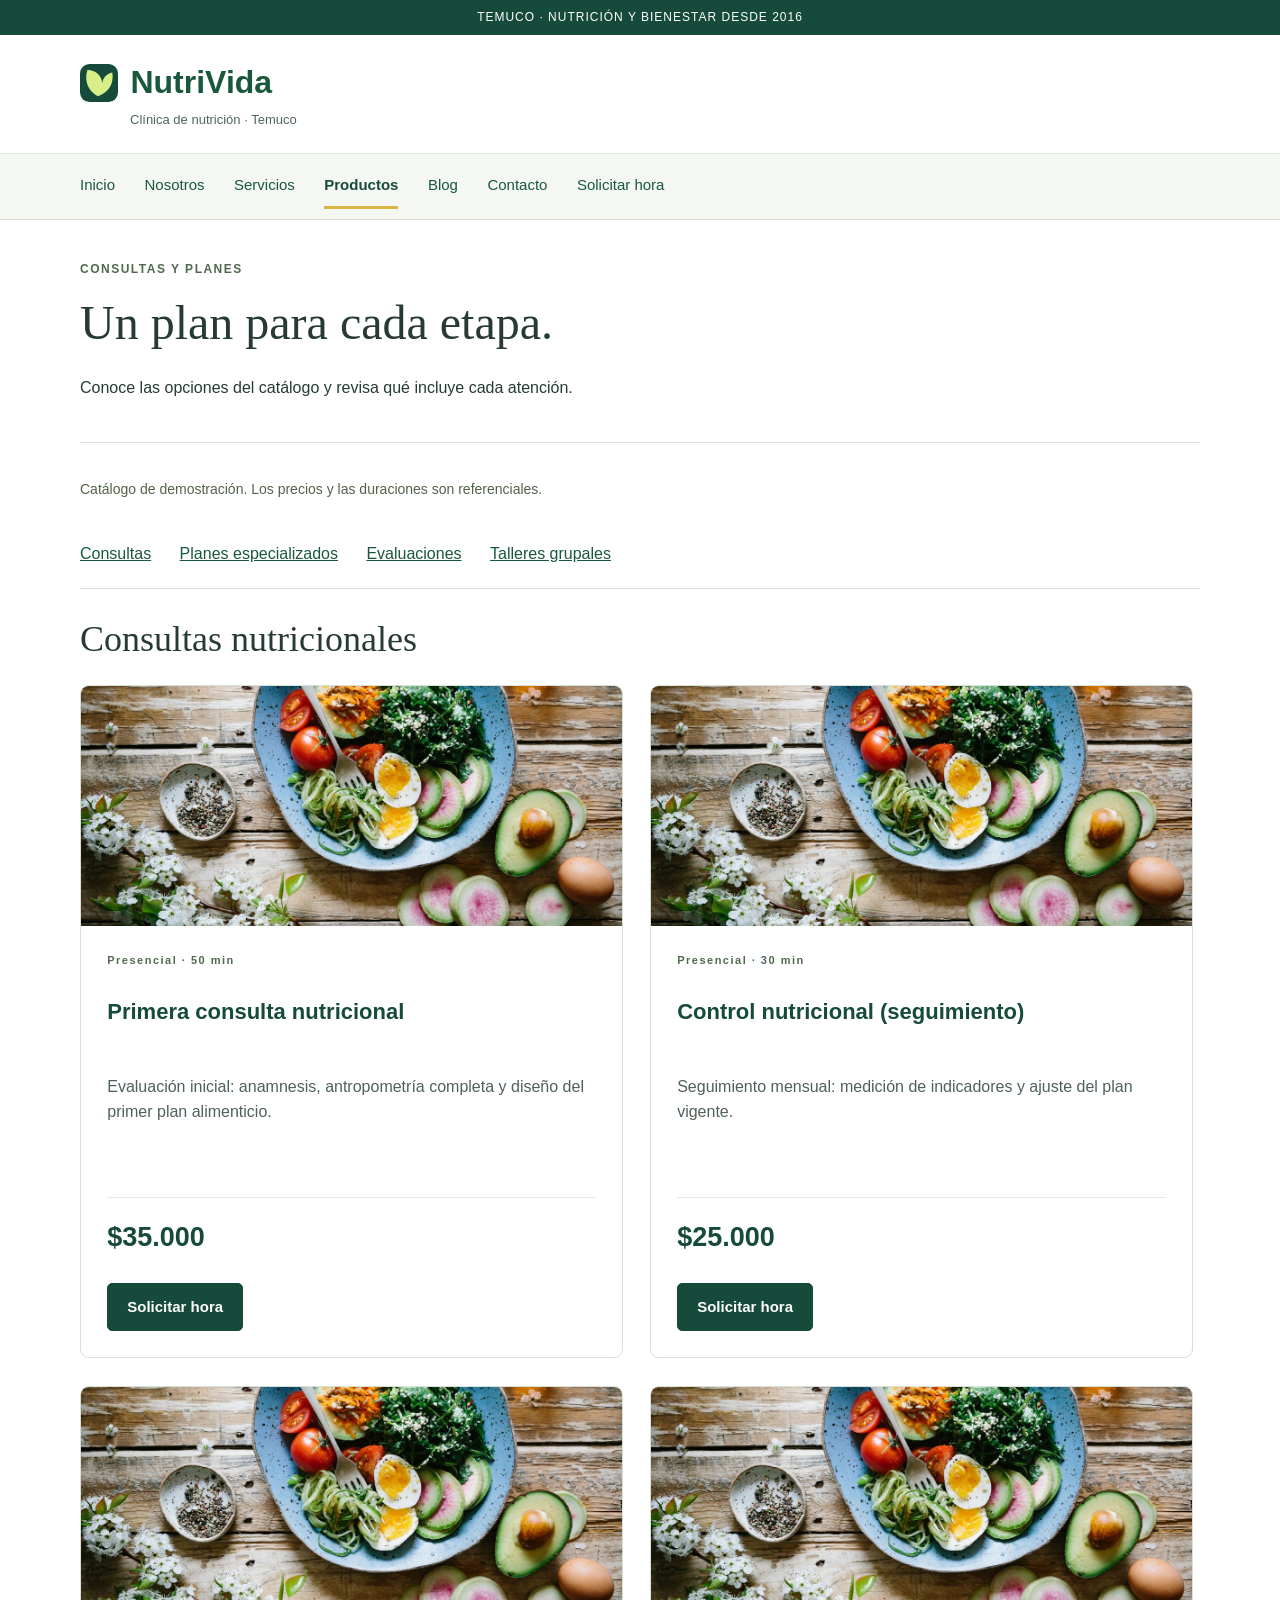
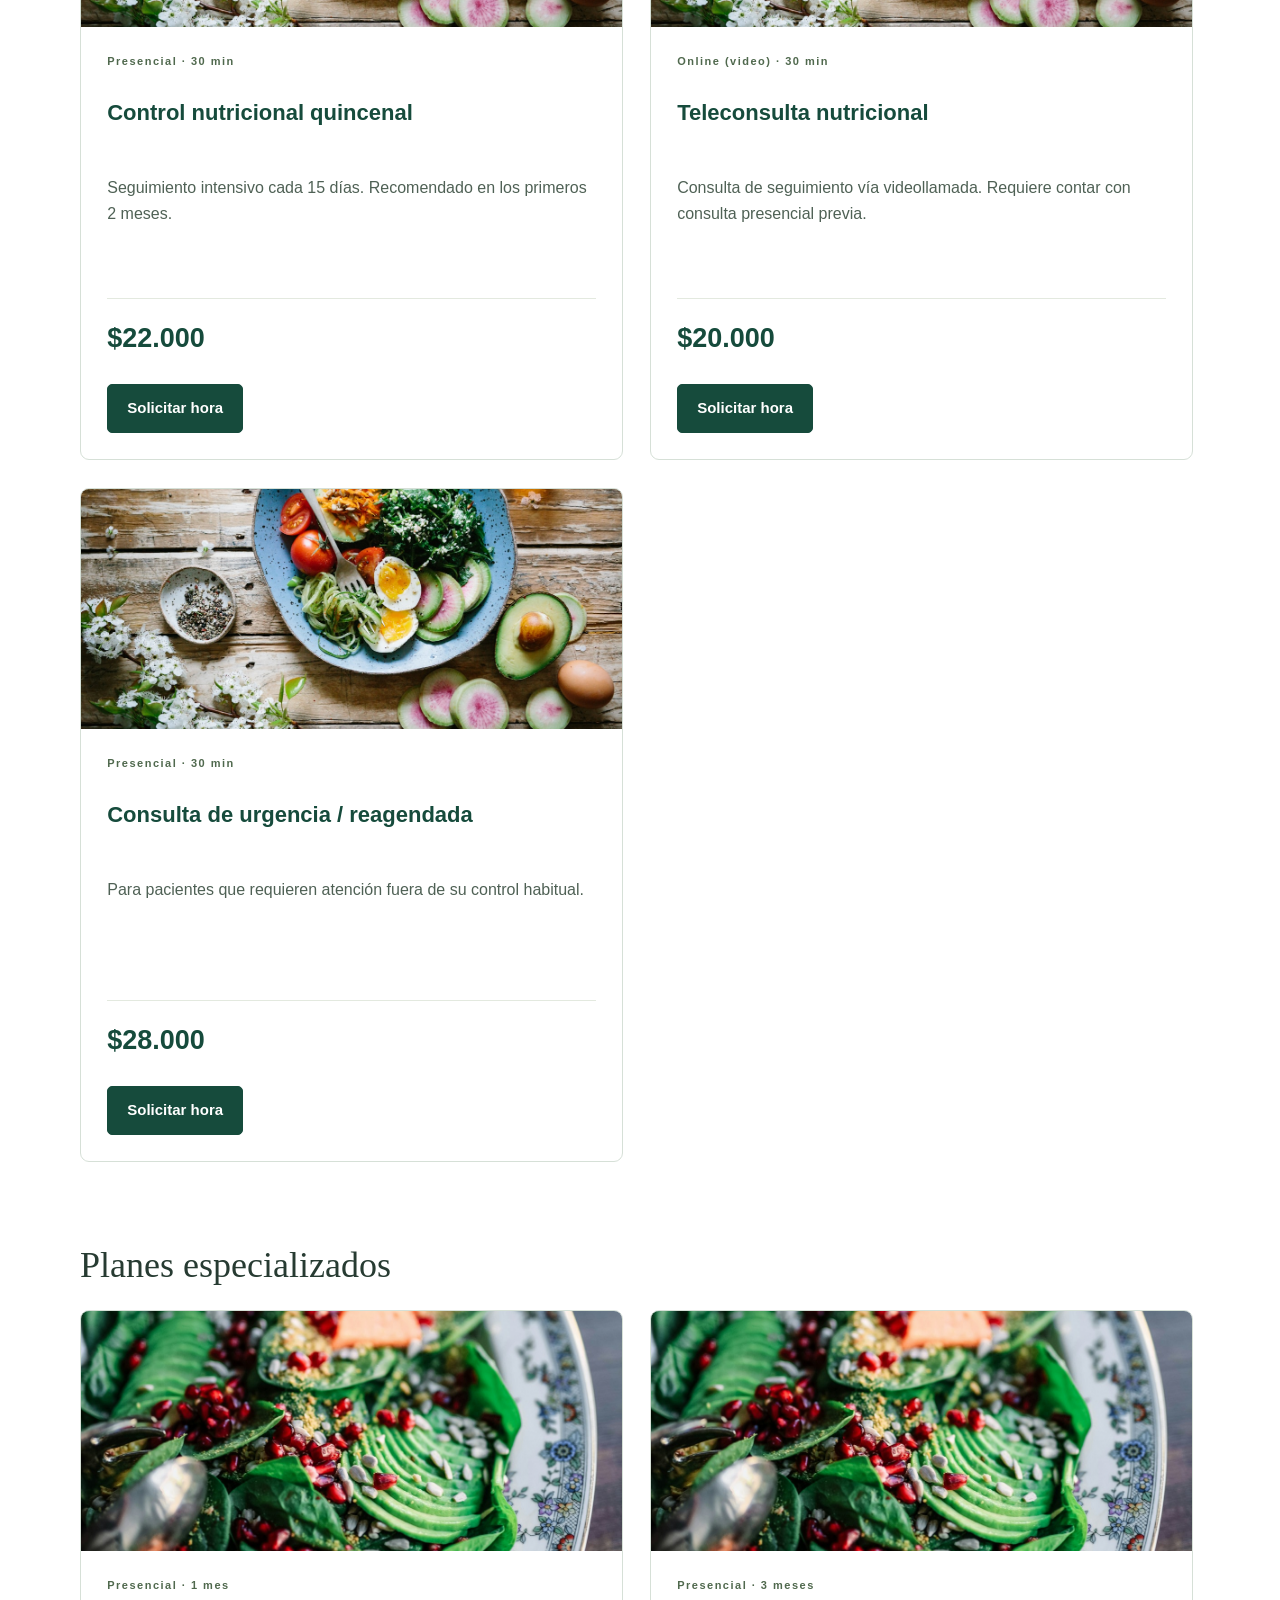
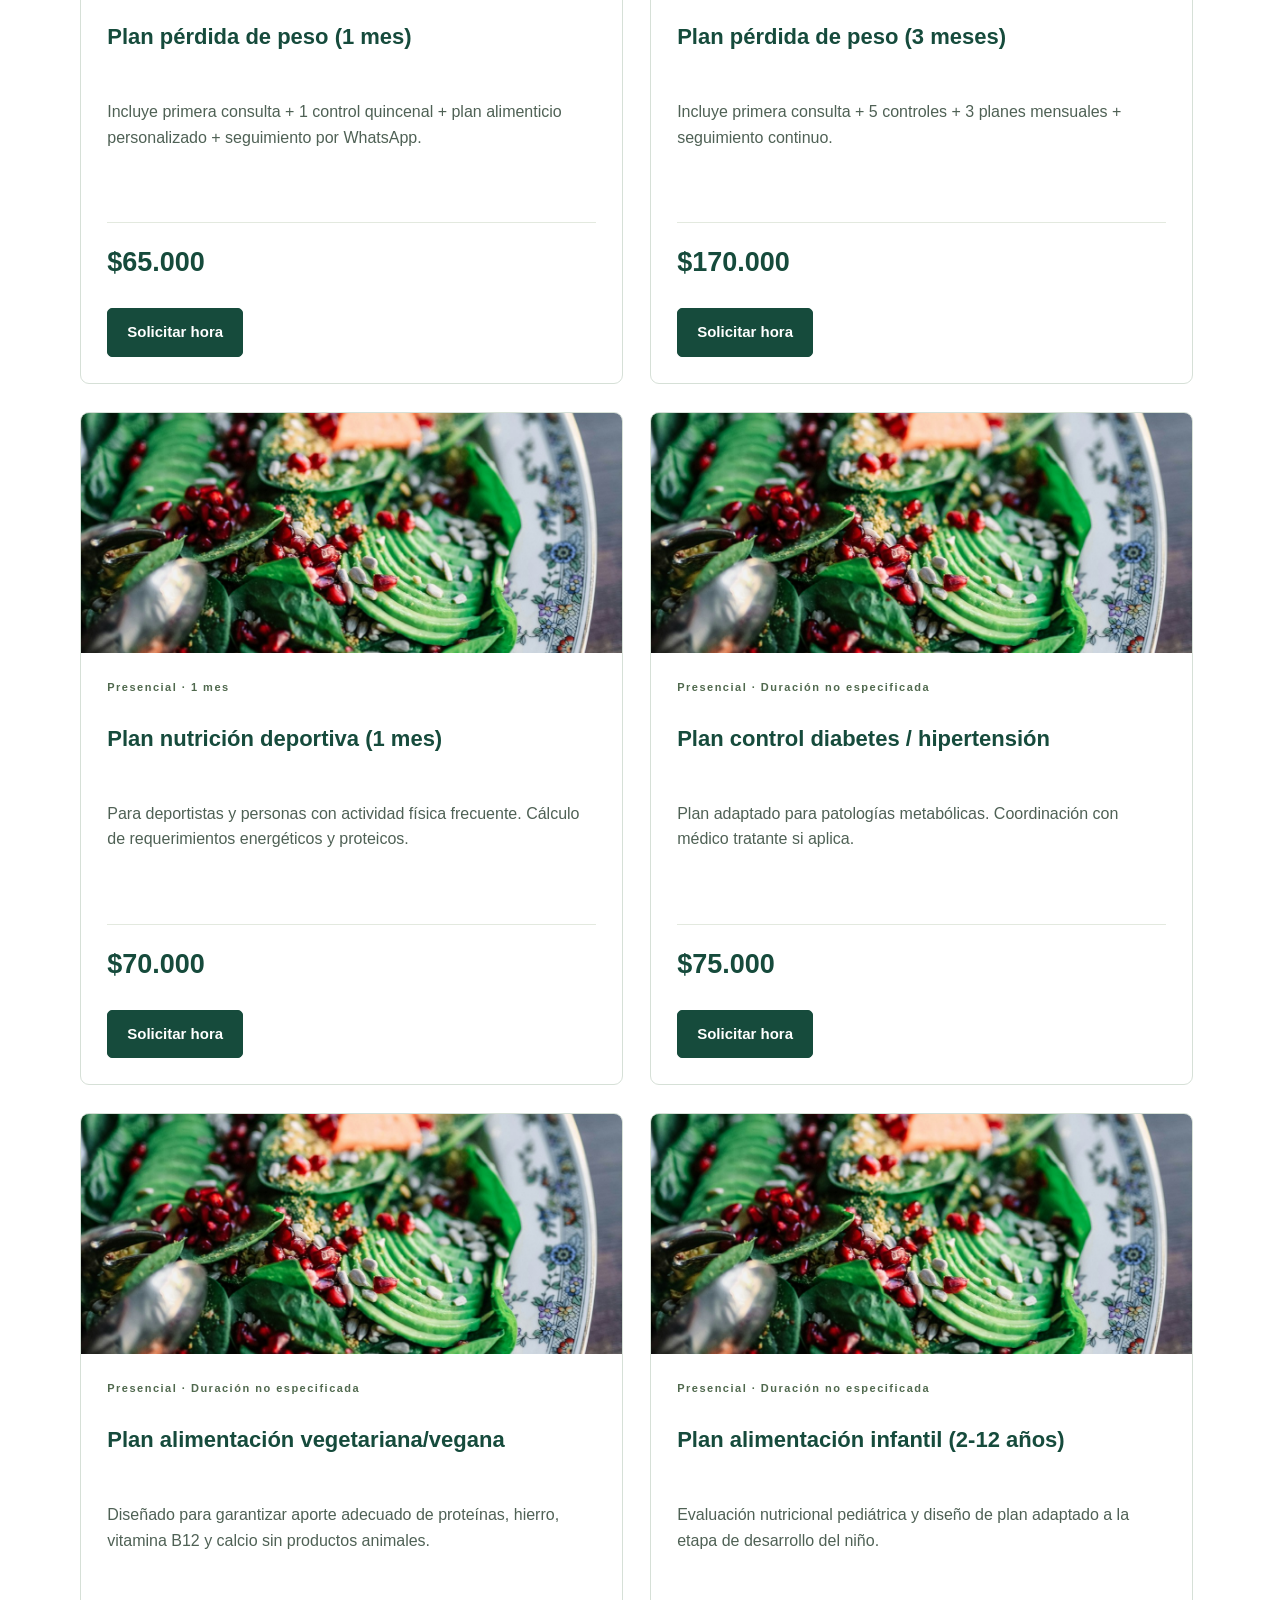
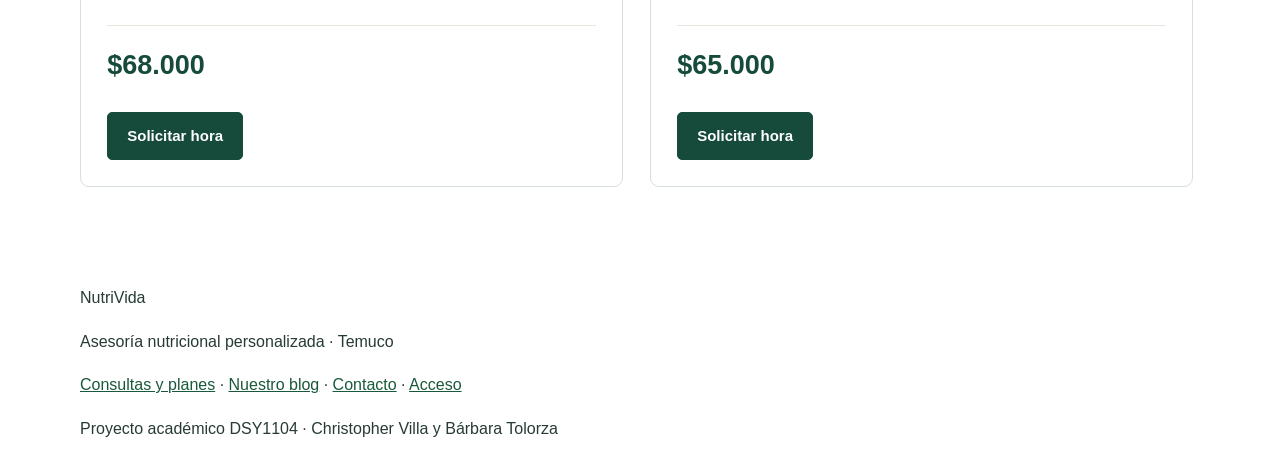
==== HTML/productos.html @ 3b25825a "Agrega consultas y planes al catálogo Crea Productos con índice, tarjetas de consultas y planes, pre" ====
<!DOCTYPE html>
<html lang="es">
<!-- CONFIGURACIÓN DE LA PÁGINA
     Reúne la codificación para tildes y ñ, el ajuste inicial de pantalla, el título y el icono de la pestaña.
     Las ocho páginas cargan ../css/style.css: ../ sale de la carpeta HTML para buscar los estilos compartidos.
-->
<head>
    <meta charset="UTF-8">
    <meta name="viewport" content="width=device-width, initial-scale=1.0">
    <title>Productos | NutriVida</title>
    <link rel="icon" href="../imagenes/logo.svg" type="image/svg+xml">
    <link rel="stylesheet" href="../css/style.css">
</head>
<body>
    <!-- FRANJA SUPERIOR
         Es el texto que se ve sobre el encabezado. La clase franja le da el fondo verde y centra su contenido.
    -->
    <p class="franja">TEMUCO · NUTRICIÓN Y BIENESTAR DESDE 2016</p>
    <!-- ENCABEZADO DE NUTRIVIDA
         Agrupa el logo, el nombre y la descripción de la clínica. Pulsar la marca lleva a Inicio.
         contenedor alinea el bloque; marca y bajada permiten dar distintos tamaños al nombre y a la descripción.
    -->
    <header>
        <div class="contenedor">
            <a class="enlace-marca" href="index.html">
                <img class="logo" src="../imagenes/logo.svg" alt="">
                <span class="marca">NutriVida</span>
            </a>
            <p class="bajada">Clínica de nutrición · Temuco</p>
        </div>
    </header>
    <!-- MENÚ ENTRE PÁGINAS
         Los enlaces abren los HTML de esta misma carpeta. El texto de cada enlace es su nombre visible en el menú.
         Solo el enlace de la página abierta tiene actual: el CSS lo destaca con negrita y una línea amarilla.
    -->
    <nav>
        <div class="contenedor">
            <a href="index.html">Inicio</a>
            <a href="nosotros.html">Nosotros</a>
            <a href="servicios.html">Servicios</a>
            <a href="productos.html" class="actual">Productos</a>
            <a href="blog.html">Blog</a>
            <a href="contacto.html">Contacto</a>
            <a href="solicitar-hora.html">Solicitar hora</a>
        </div>
    </nav>
    <!-- CONTENIDO PRINCIPAL
         Aquí está la información propia de esta página. contenedor limita su ancho y lo centra con el resto del sitio.
         El h1 presenta el tema principal; los h2 y h3 organizan las secciones y sus contenidos.
    -->
    <main class="contenedor">
        <!-- PRESENTACIÓN DE LA SECCIÓN
             Se ve debajo del menú: una etiqueta pequeña, el título principal y una breve descripción de lo que contiene la página.
        -->
        <section class="encabezado-pagina">
            <p class="etiqueta">CONSULTAS Y PLANES</p>
            <h1>Un plan para cada etapa.</h1>
            <p>Conoce las opciones del catálogo y revisa qué incluye cada atención.</p>
        </section>
        <p class="nota">Catálogo de demostración. Los precios y las duraciones son referenciales.</p>
        <!-- ÍNDICE DENTRO DE ESTA PÁGINA
             Los enlaces con # llevan al bloque cuyo id coincide. Permiten recorrer el contenido sin abrir otro archivo ni usar JavaScript.
        -->
        <div class="enlaces-seccion">
            <a href="#consultas">Consultas</a>
            <a href="#planes">Planes especializados</a>
            <a href="#evaluaciones">Evaluaciones</a>
            <a href="#talleres">Talleres grupales</a>
        </div>
        <!-- CATÁLOGO: CONSULTAS
             Agrupa las consultas iniciales y de seguimiento. El enlace #consultas del índice baja hasta esta sección.
        -->
        <section id="consultas">
            <h2>Consultas nutricionales</h2>
            <div class="tarjetas">
                <!-- ESTRUCTURA REPETIDA DEL PRODUCTO
                     Las 18 tarjetas siguen este bloque: imagen local, modalidad y duración, nombre, descripción, precio y enlace al formulario.
                     El id identifica la tarjeta para los enlaces como productos.html#cn001; no se muestra como texto.
                     El catálogo está escrito en HTML y no necesita JavaScript para mostrar sus productos.
                -->
                <article class="tarjeta" id="cn001">
                    <img src="../imagenes/metabolica.jpg" alt="Plato con huevo, palta, tomates y verduras variadas">
                    <div class="contenido-tarjeta">
                        <p class="etiqueta">Presencial · 50 min</p>
                        <h3>Primera consulta nutricional</h3>
                        <p class="descripcion">Evaluación inicial: anamnesis, antropometría completa y diseño del primer plan alimenticio.</p>
                        <p class="precio">$35.000</p>
                        <p class="accion"><a class="boton" href="solicitar-hora.html">Solicitar hora</a></p>
                    </div>
                </article>
                <article class="tarjeta" id="cn002">
                    <img src="../imagenes/metabolica.jpg" alt="Plato con huevo, palta, tomates y verduras variadas">
                    <div class="contenido-tarjeta">
                        <p class="etiqueta">Presencial · 30 min</p>
                        <h3>Control nutricional (seguimiento)</h3>
                        <p class="descripcion">Seguimiento mensual: medición de indicadores y ajuste del plan vigente.</p>
                        <p class="precio">$25.000</p>
                        <p class="accion"><a class="boton" href="solicitar-hora.html">Solicitar hora</a></p>
                    </div>
                </article>
                <article class="tarjeta" id="cn003">
                    <img src="../imagenes/metabolica.jpg" alt="Plato con huevo, palta, tomates y verduras variadas">
                    <div class="contenido-tarjeta">
                        <p class="etiqueta">Presencial · 30 min</p>
                        <h3>Control nutricional quincenal</h3>
                        <p class="descripcion">Seguimiento intensivo cada 15 días. Recomendado en los primeros 2 meses.</p>
                        <p class="precio">$22.000</p>
                        <p class="accion"><a class="boton" href="solicitar-hora.html">Solicitar hora</a></p>
                    </div>
                </article>
                <article class="tarjeta" id="cn004">
                    <img src="../imagenes/metabolica.jpg" alt="Plato con huevo, palta, tomates y verduras variadas">
                    <div class="contenido-tarjeta">
                        <p class="etiqueta">Online (video) · 30 min</p>
                        <h3>Teleconsulta nutricional</h3>
                        <p class="descripcion">Consulta de seguimiento vía videollamada. Requiere contar con consulta presencial previa.</p>
                        <p class="precio">$20.000</p>
                        <p class="accion"><a class="boton" href="solicitar-hora.html">Solicitar hora</a></p>
                    </div>
                </article>
                <article class="tarjeta" id="cn005">
                    <img src="../imagenes/metabolica.jpg" alt="Plato con huevo, palta, tomates y verduras variadas">
                    <div class="contenido-tarjeta">
                        <p class="etiqueta">Presencial · 30 min</p>
                        <h3>Consulta de urgencia / reagendada</h3>
                        <p class="descripcion">Para pacientes que requieren atención fuera de su control habitual.</p>
                        <p class="precio">$28.000</p>
                        <p class="accion"><a class="boton" href="solicitar-hora.html">Solicitar hora</a></p>
                    </div>
                </article>
            </div>
        </section>
        <!-- CATÁLOGO: PLANES ESPECIALIZADOS
             Reúne los planes por objetivo. Sus detalles y precios están escritos en estas tarjetas.
        -->
        <section id="planes">
            <h2>Planes especializados</h2>
            <div class="tarjetas">
                <article class="tarjeta" id="pl001">
                    <img src="../imagenes/control-peso.jpg" alt="Ensalada de hojas verdes con palta, granada y semillas">
                    <div class="contenido-tarjeta">
                        <p class="etiqueta">Presencial · 1 mes</p>
                        <h3>Plan pérdida de peso (1 mes)</h3>
                        <p class="descripcion">Incluye primera consulta + 1 control quincenal + plan alimenticio personalizado + seguimiento por WhatsApp.</p>
                        <p class="precio">$65.000</p>
                        <p class="accion"><a class="boton" href="solicitar-hora.html">Solicitar hora</a></p>
                    </div>
                </article>
                <article class="tarjeta" id="pl002">
                    <img src="../imagenes/control-peso.jpg" alt="Ensalada de hojas verdes con palta, granada y semillas">
                    <div class="contenido-tarjeta">
                        <p class="etiqueta">Presencial · 3 meses</p>
                        <h3>Plan pérdida de peso (3 meses)</h3>
                        <p class="descripcion">Incluye primera consulta + 5 controles + 3 planes mensuales + seguimiento continuo.</p>
                        <p class="precio">$170.000</p>
                        <p class="accion"><a class="boton" href="solicitar-hora.html">Solicitar hora</a></p>
                    </div>
                </article>
                <article class="tarjeta" id="pl003">
                    <img src="../imagenes/control-peso.jpg" alt="Ensalada de hojas verdes con palta, granada y semillas">
                    <div class="contenido-tarjeta">
                        <p class="etiqueta">Presencial · 1 mes</p>
                        <h3>Plan nutrición deportiva (1 mes)</h3>
                        <p class="descripcion">Para deportistas y personas con actividad física frecuente. Cálculo de requerimientos energéticos y proteicos.</p>
                        <p class="precio">$70.000</p>
                        <p class="accion"><a class="boton" href="solicitar-hora.html">Solicitar hora</a></p>
                    </div>
                </article>
                <article class="tarjeta" id="pl004">
                    <img src="../imagenes/control-peso.jpg" alt="Ensalada de hojas verdes con palta, granada y semillas">
                    <div class="contenido-tarjeta">
                        <p class="etiqueta">Presencial · Duración no especificada</p>
                        <h3>Plan control diabetes / hipertensión</h3>
                        <p class="descripcion">Plan adaptado para patologías metabólicas. Coordinación con médico tratante si aplica.</p>
                        <p class="precio">$75.000</p>
                        <p class="accion"><a class="boton" href="solicitar-hora.html">Solicitar hora</a></p>
                    </div>
                </article>
                <article class="tarjeta" id="pl005">
                    <img src="../imagenes/control-peso.jpg" alt="Ensalada de hojas verdes con palta, granada y semillas">
                    <div class="contenido-tarjeta">
                        <p class="etiqueta">Presencial · Duración no especificada</p>
                        <h3>Plan alimentación vegetariana/vegana</h3>
                        <p class="descripcion">Diseñado para garantizar aporte adecuado de proteínas, hierro, vitamina B12 y calcio sin productos animales.</p>
                        <p class="precio">$68.000</p>
                        <p class="accion"><a class="boton" href="solicitar-hora.html">Solicitar hora</a></p>
                    </div>
                </article>
                <article class="tarjeta" id="pl006">
                    <img src="../imagenes/control-peso.jpg" alt="Ensalada de hojas verdes con palta, granada y semillas">
                    <div class="contenido-tarjeta">
                        <p class="etiqueta">Presencial · Duración no especificada</p>
                        <h3>Plan alimentación infantil (2-12 años)</h3>
                        <p class="descripcion">Evaluación nutricional pediátrica y diseño de plan adaptado a la etapa de desarrollo del niño.</p>
                        <p class="precio">$65.000</p>
                        <p class="accion"><a class="boton" href="solicitar-hora.html">Solicitar hora</a></p>
                    </div>
                </article>
            </div>
        </section>
    </main>
    <!-- PIE DE PÁGINA
         Cierra el sitio con la marca, enlaces al catálogo, blog y contacto, y los nombres de Christopher y Bárbara.
         Se repite en las ocho páginas y comparte sus estilos mediante style.css.
    -->
    <footer>
        <div class="contenedor">
            <p class="marca-pie">NutriVida</p>
            <p>Asesoría nutricional personalizada · Temuco</p>
            <p><a href="productos.html">Consultas y planes</a> · <a href="blog.html">Nuestro blog</a> · <a href="contacto.html">Contacto</a> · <a href="administracion.html">Acceso</a></p>
            <p class="creditos">Proyecto académico DSY1104 · Christopher Villa y Bárbara Tolorza</p>
        </div>
    </footer>
</body>
</html>
---- css/style.css ----
/* Apariencia compartida por las ocho páginas: fondo, tipografía, títulos y enlaces.
   .contenedor mantiene alineados el encabezado, el menú, el contenido y el pie. */
body {
    margin: 0;
    font-family: Arial, Helvetica, sans-serif;
    font-size: 16px;
    line-height: 1.6;
    color: #273b32;
    background-color: #ffffff;
}

.contenedor { width: 90%; max-width: 1120px; margin: 0 auto; }

a { color: #19583b; }
a:hover { color: #3e6a45; }

h1, h2 { font-family: Georgia, 'Times New Roman', serif; font-weight: normal; line-height: 1.15; }
h1 { font-size: 48px; margin: 16px 0 24px; }
h2 { font-size: 36px; margin: 12px 0 24px; }
h3 { font-size: 22px; line-height: 1.3; }

p { margin: 0 0 18px; }
img { max-width: 100%; }
section { margin-bottom: 55px; }
main { padding-bottom: 15px; }

/* Identidad de NutriVida: franja verde superior, logo, nombre y bajada de la clínica.
   Los tamaños del nombre y la bajada crean la diferencia visual entre ambos textos. */
.franja { margin: 0; padding: 8px 15px; text-align: center; background-color: #164b3c; color: #ffffff; font-size: 12px; letter-spacing: 1px; }

header { padding: 22px 0; }

.enlace-marca { text-decoration: none; }
.logo { width: 38px; height: 38px; vertical-align: middle; margin-right: 8px; }

.marca { font-size: 32px; font-weight: bold; vertical-align: middle; }
.bajada { margin: 2px 0 0 50px; font-size: 13px; color: #4e6658; }

/* Menú compartido: distribuye los enlaces sobre una franja verde clara.
   La clase actual marca con negrita y borde amarillo la página que se está visitando. */
nav { border-top: 1px solid #e4eae3; border-bottom: 1px solid #d6e0d7; padding: 10px 0; background-color: #f4f7f2; }

nav a { display: inline-block; padding: 9px 0; margin-right: 25px; font-size: 15px; text-decoration: none; border-bottom: 3px solid transparent; }

nav a:hover, nav a.actual { border-bottom-color: #d9b643; color: #164b3c; }
nav a.actual { font-weight: bold; }


/* Portada de Inicio: coloca la presentación y la fotografía una al lado de la otra.
   También define el título grande, las esquinas de la foto y las etiquetas pequeñas de las secciones. */
.portada { padding: 38px 0; margin-bottom: 0; }

.texto-portada { display: inline-block; width: 46%; vertical-align: middle; margin-right: 5%; }

.portada h1 { font-size: 54px; color: #164b3c; }

.imagen-portada { display: inline-block; width: 47%; height: 520px; object-fit: cover; vertical-align: middle; border-radius: 90px 12px 12px 12px; }

.etiqueta { font-size: 12px; font-weight: bold; letter-spacing: 1.5px; color: #50694e; margin-bottom: 16px; }

.accion { margin-top: 24px; }

/* Aspecto de los botones y enlaces principales, como Solicitar hora.
   Las variantes cambian sus colores; el destino o la acción se define en el HTML. */
.boton { display: inline-block; padding: 12px 19px; border: 1px solid #164b3c; border-radius: 5px; background-color: #164b3c; color: #ffffff; font-family: Arial, Helvetica, sans-serif; font-size: 15px; font-weight: bold; line-height: 1.5; text-decoration: none; cursor: pointer; }

.boton:hover { background-color: #2a654a; color: #ffffff; }
.boton-secundario { background-color: #ffffff; color: #164b3c; }
.boton-claro { background-color: #d8ee88; color: #164b3c; border-color: #d8ee88; }

/* Bloques informativos: datos de la clínica, presentación de cada página y avisos destacados.
   Los fondos, bordes y espacios distinguen la información principal de las notas complementarias. */
.datos-clinica { border-top: 1px solid #d6e0d7; border-bottom: 1px solid #d6e0d7; padding: 20px 0; text-align: center; }

.datos-clinica p { display: inline-block; width: 32%; margin: 0; vertical-align: top; font-size: 14px; }
.datos-clinica strong { color: #164b3c; font-size: 18px; }

.encabezado-pagina { padding: 40px 0 24px; border-bottom: 1px solid #d6e0d7; margin-bottom: 35px; }
.encabezado-pagina p { max-width: 760px; }

.destacado { padding: 30px; background-color: #f0f6f2; border-left: 5px solid #e4b849; }

.panel-verde { padding: 38px; border-radius: 12px; background-color: #164b3c; color: #ffffff; }
.panel-verde .etiqueta, .panel-verde .nota { color: #edf3e9; }

.nota { font-size: 14px; color: #526348; }

/* Tarjetas de Inicio y del catálogo: organizan fotos, títulos, descripciones y precios en dos columnas.
   Las alturas reservadas alinean sus textos; los enlaces de sección sirven de índice dentro de la página. */
.tarjetas { margin: 0 -1%; }

.tarjeta { display: inline-block; width: 47.5%; margin: 0 1% 28px; vertical-align: top; border: 1px solid #d6e0d7; border-radius: 9px; overflow: hidden; box-sizing: border-box; }

.tarjeta img { display: block; width: 100%; height: 240px; object-fit: cover; }

.contenido-tarjeta { padding: 26px; }

.tarjeta .etiqueta { font-size: 11px; min-height: 36px; margin-bottom: 10px; }
.tarjeta h3 { min-height: 58px; color: #164b3c; margin: 0 0 18px; }

.descripcion { min-height: 105px; color: #4f6155; }

.precio { border-top: 1px solid #e3e9df; padding-top: 18px; font-size: 27px; font-weight: bold; color: #164b3c; }

.contenido-tarjeta p:last-child { margin-bottom: 0; }

.enlaces-seccion { padding: 15px 0; border-bottom: 1px solid #d6e0d7; margin-bottom: 30px; }
.enlaces-seccion a { display: inline-block; margin: 7px 24px 7px 0; }

/* Nosotros coloca la fotografía junto al texto de presentación.
   Servicios muestra cada área en un bloque con contorno y borde amarillo a la izquierda. */
.presentacion-clinica { padding-top: 12px; }

.imagen-clinica { display: inline-block; width: 42%; height: 380px; object-fit: cover; border-radius: 55px 10px 10px 10px; vertical-align: top; }
.texto-clinica { display: inline-block; width: 51%; margin-left: 5%; vertical-align: top; }

.servicio { padding: 28px; margin-bottom: 25px; border: 1px solid #d6e0d7; border-left: 5px solid #e4b849; border-radius: 5px; }
.servicio h2 { font-size: 30px; }

/* Tabla de información: diferencia los encabezados y separa las celdas con bordes.
   Si no cabe en una pantalla pequeña, su contenedor permite desplazarla horizontalmente. */
.tabla-contenedor { overflow-x: auto; }
table { width: 100%; border-collapse: collapse; }

caption { padding: 0 0 14px; text-align: left; font-size: 14px; color: #4f6155; }

th, td { border: 1px solid #d6e0d7; text-align: left; padding: 15px; vertical-align: top; }
th { background-color: #edf3e9; color: #164b3c; }
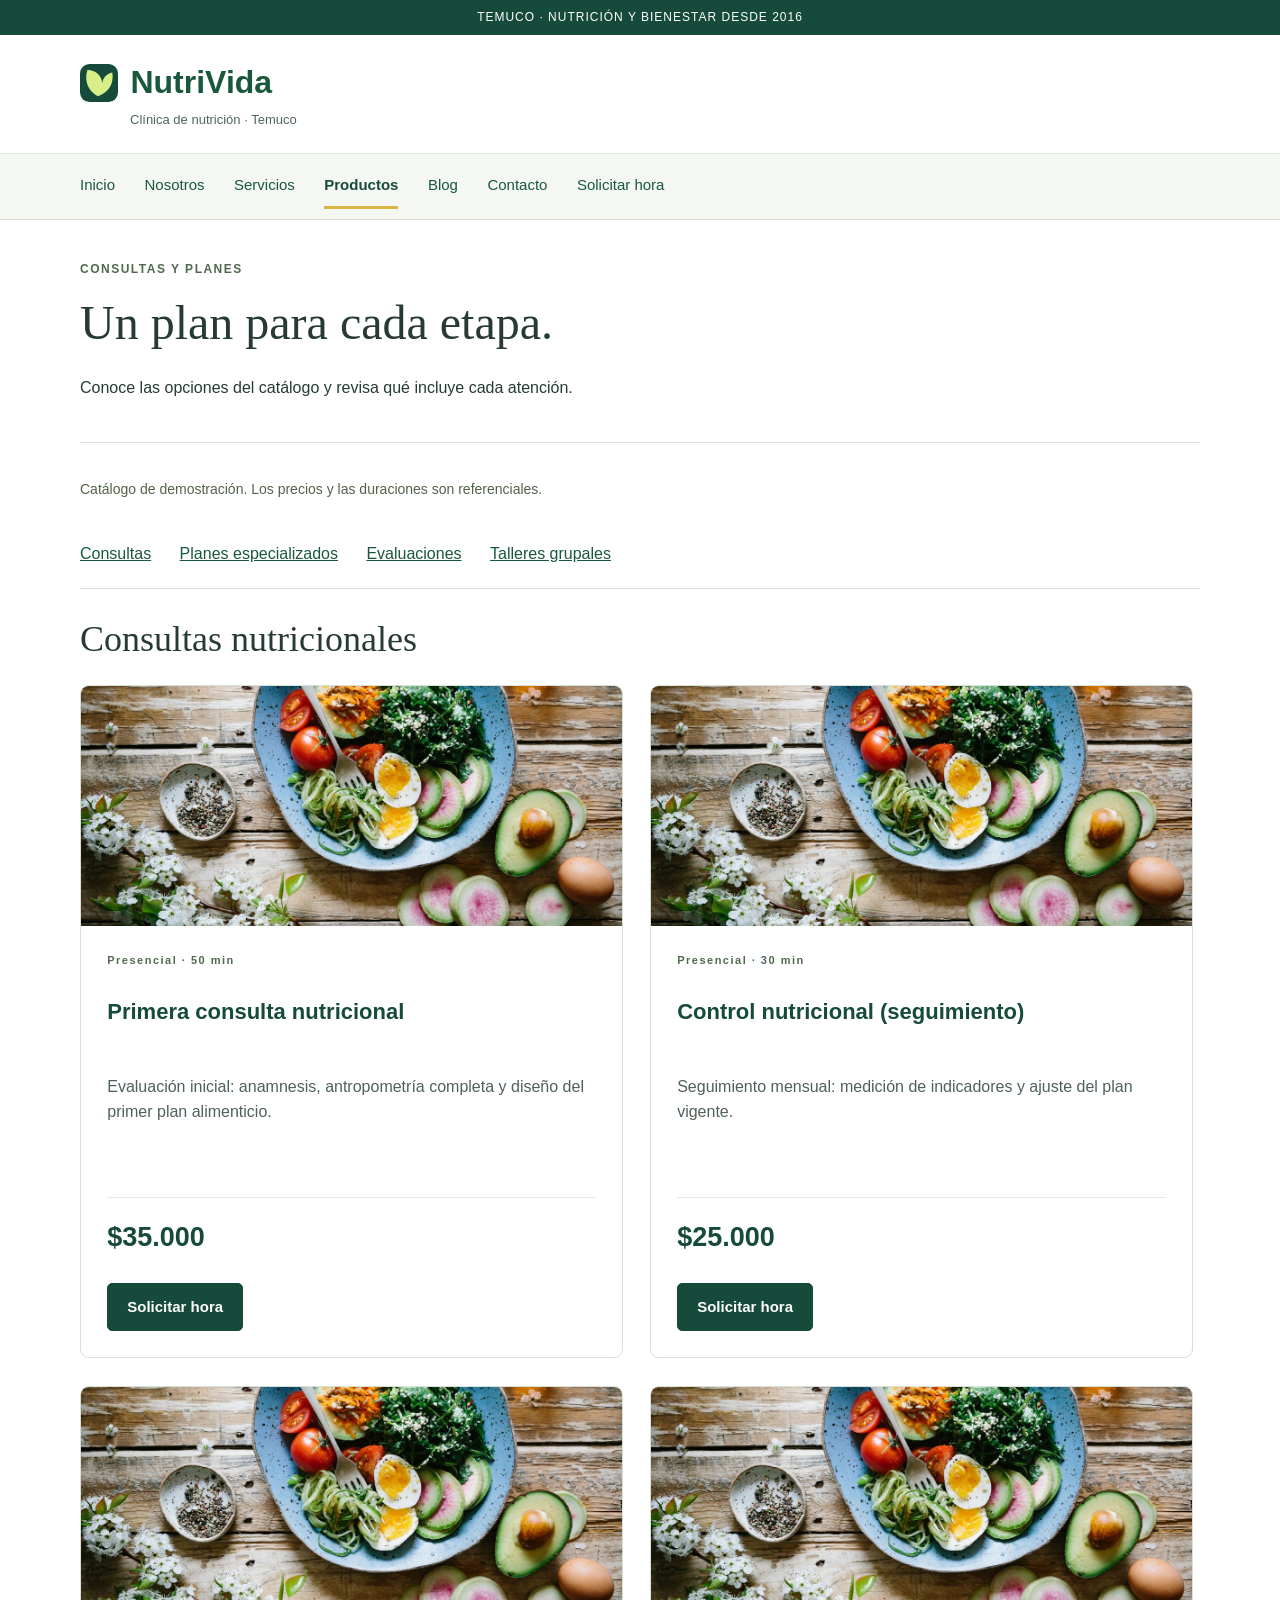
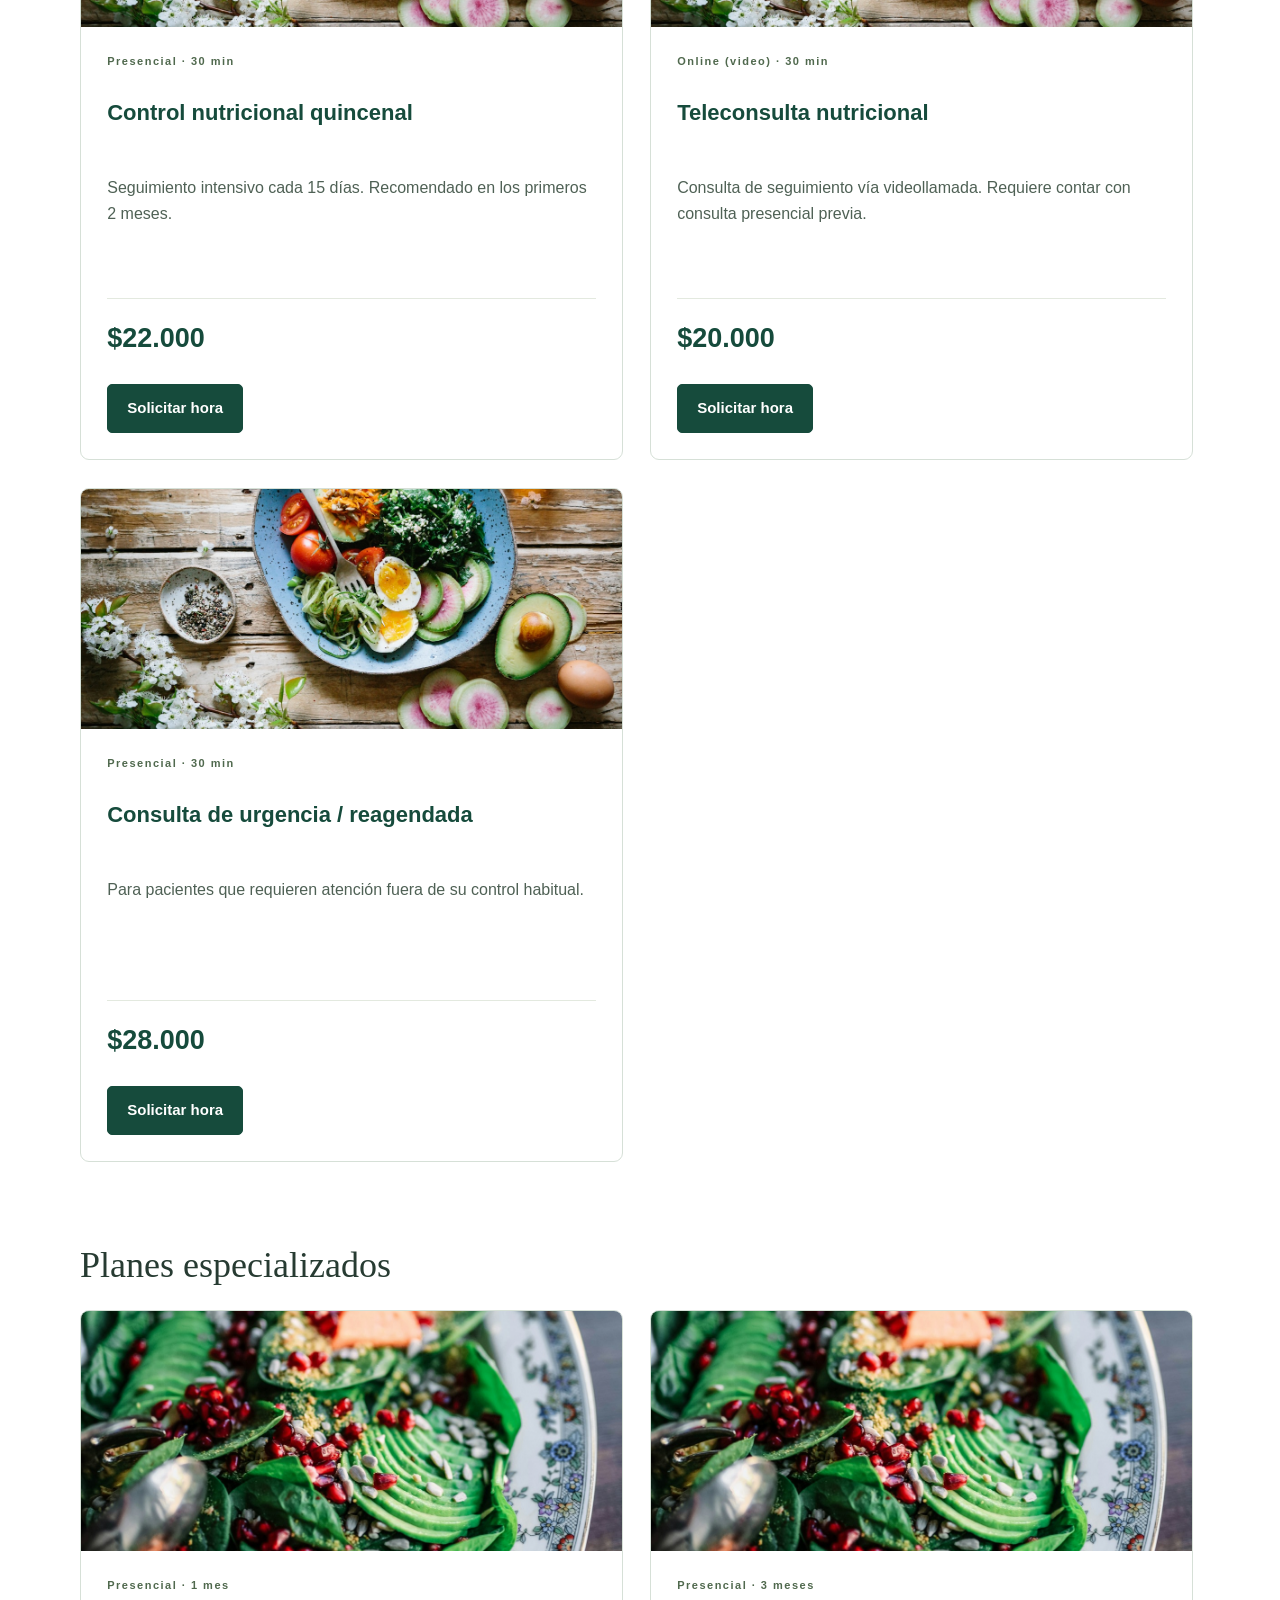
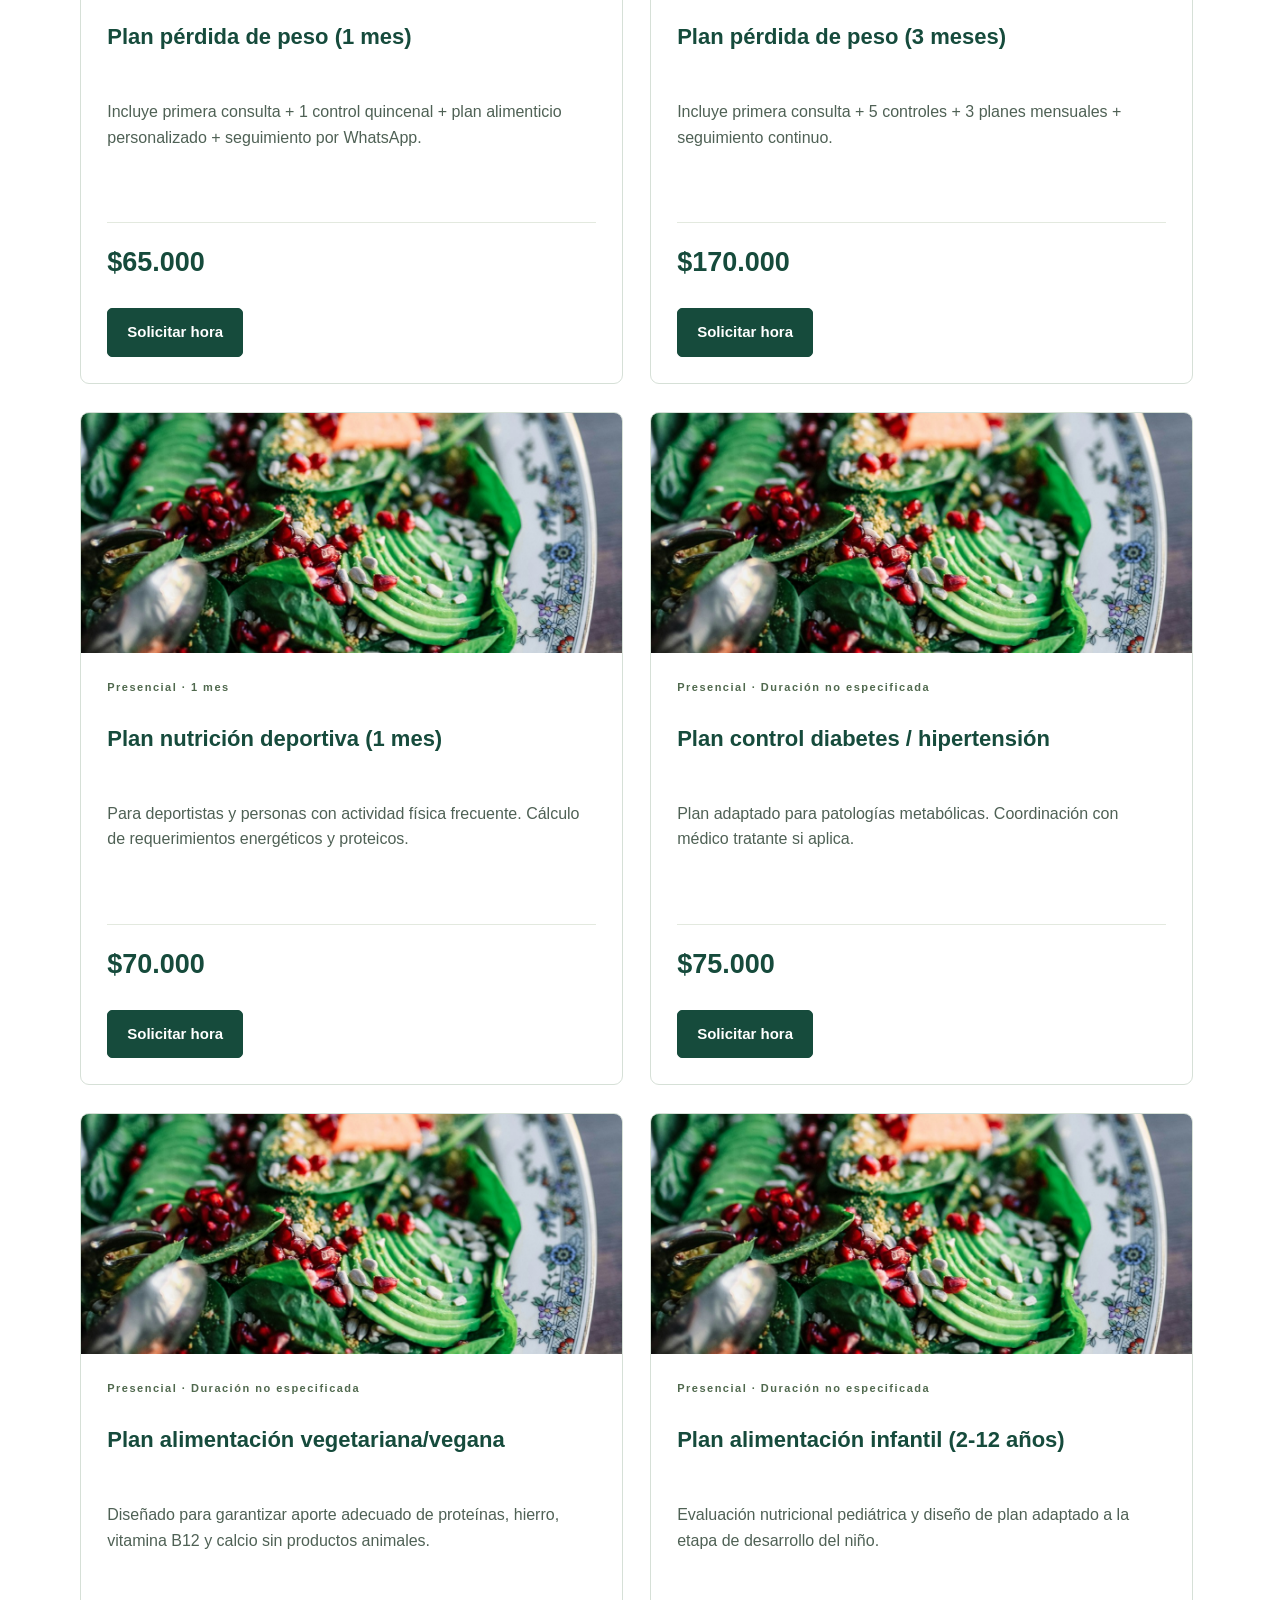
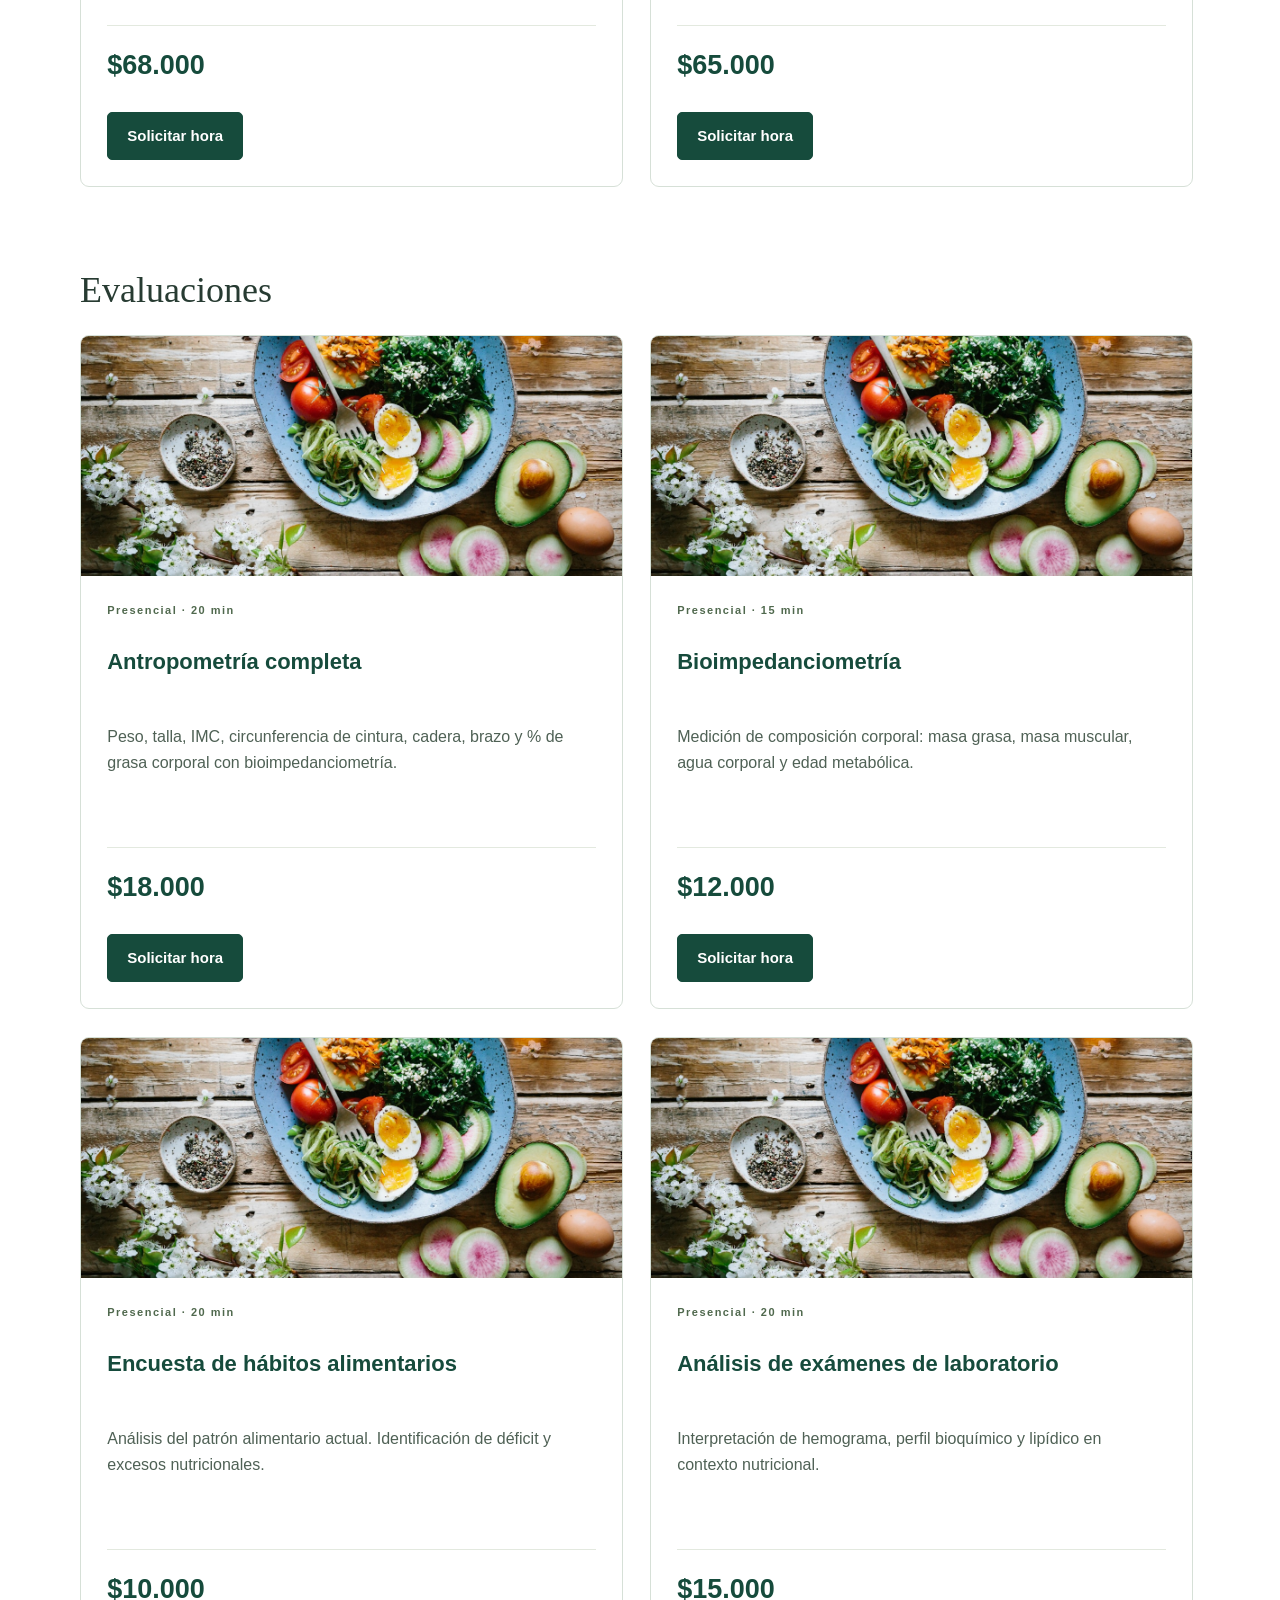
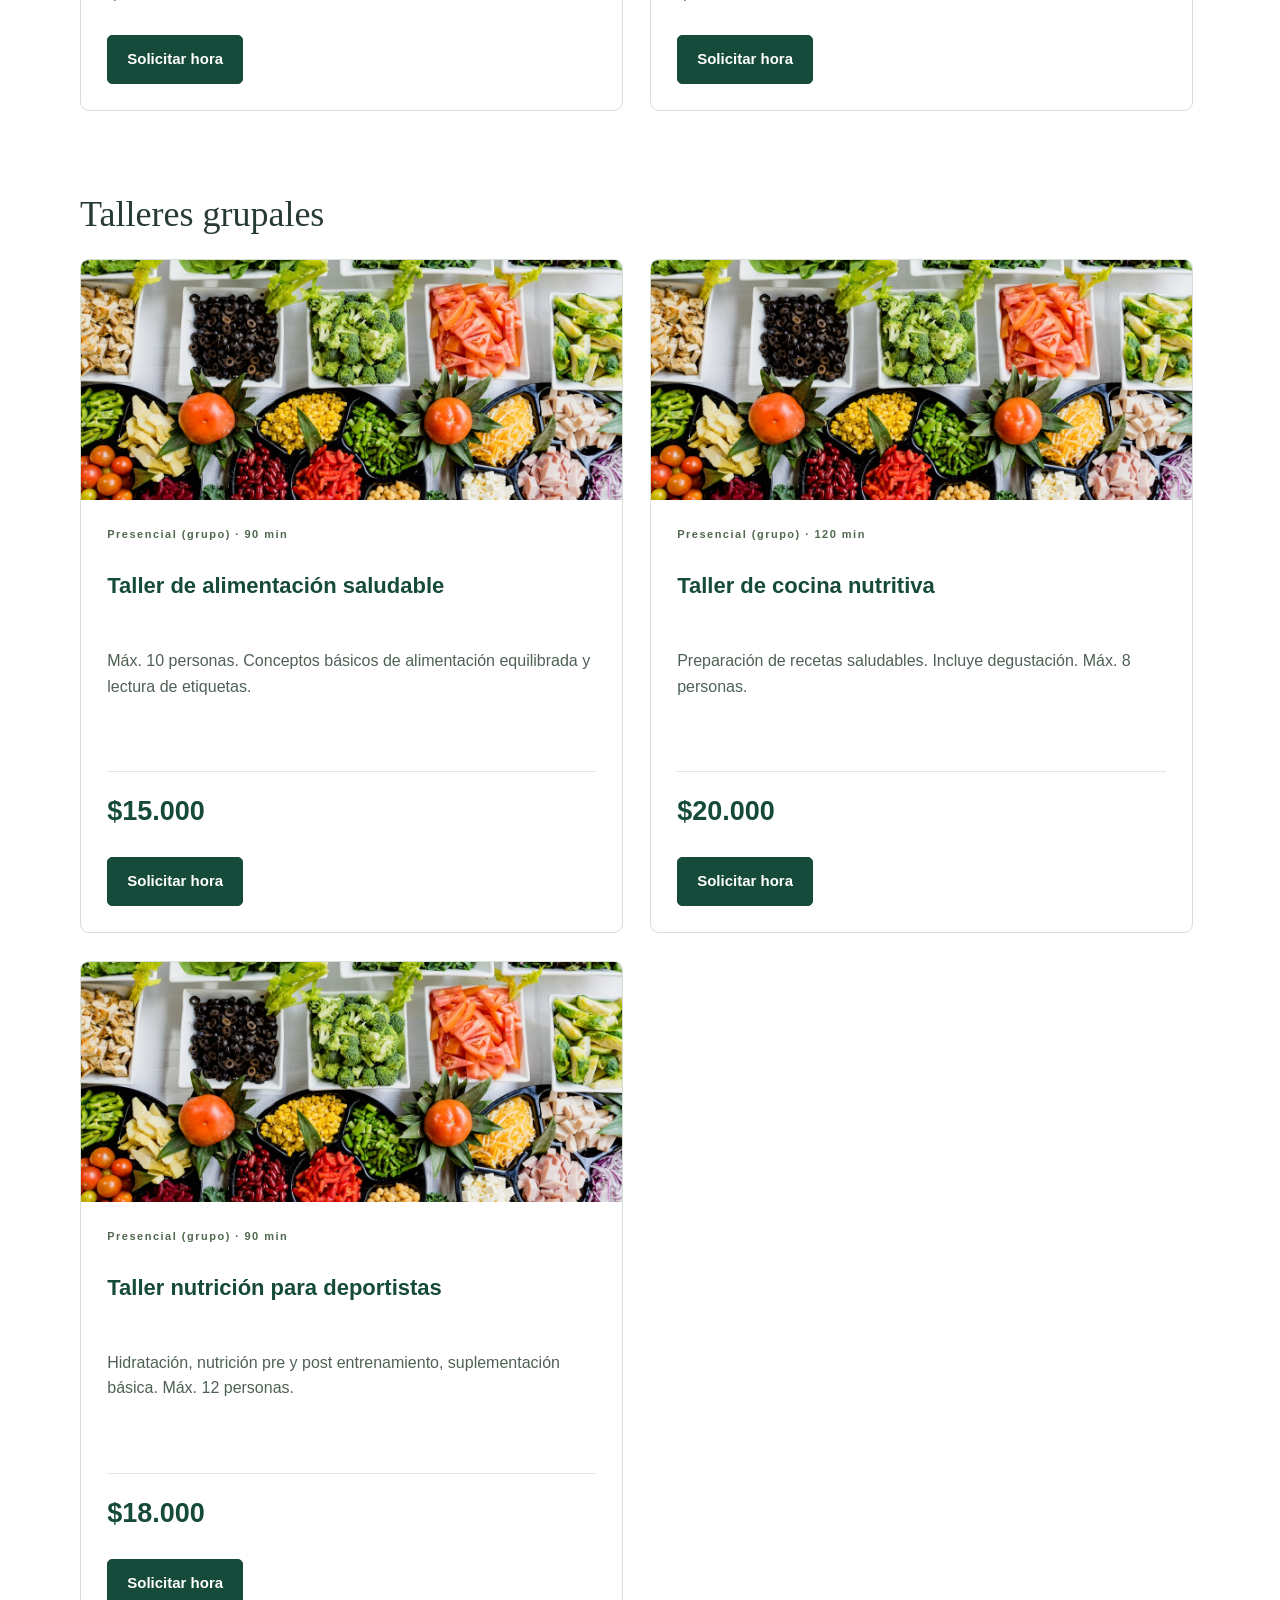
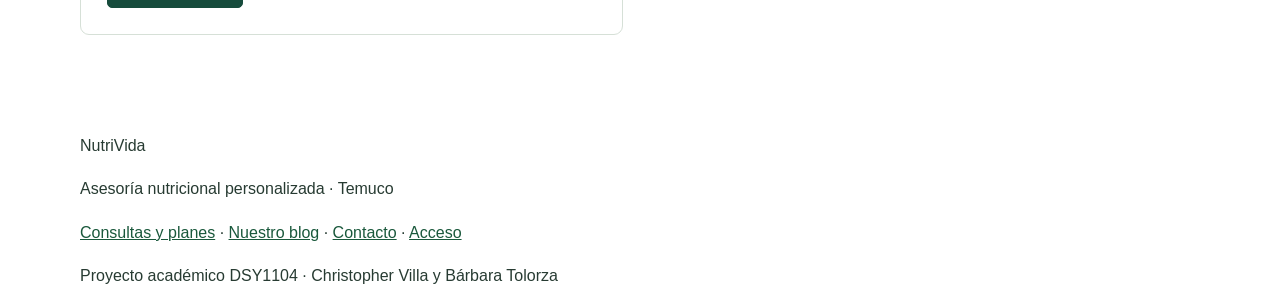
==== commit bef0f290: "Completa evaluaciones y talleres Añade cuatro evaluaciones y tres talleres al catálogo, conservando " ====
--- a/HTML/productos.html
+++ b/HTML/productos.html
@@ -198,6 +198,93 @@
                 </article>
             </div>
         </section>
+                 <!-- CATÁLOGO: EVALUACIONES
+             Presenta las evaluaciones disponibles con su duración, descripción y precio referencial.
+        -->
+        <section id="evaluaciones">
+            <h2>Evaluaciones</h2>
+            <div class="tarjetas">
+                <article class="tarjeta" id="ev001">
+                    <img src="../imagenes/metabolica.jpg" alt="Plato con huevo, palta, tomates y verduras variadas">
+                    <div class="contenido-tarjeta">
+                        <p class="etiqueta">Presencial · 20 min</p>
+                        <h3>Antropometría completa</h3>
+                        <p class="descripcion">Peso, talla, IMC, circunferencia de cintura, cadera, brazo y % de grasa corporal con bioimpedanciometría.</p>
+                        <p class="precio">$18.000</p>
+                        <p class="accion"><a class="boton" href="solicitar-hora.html">Solicitar hora</a></p>
+                    </div>
+                </article>
+                <article class="tarjeta" id="ev002">
+                    <img src="../imagenes/metabolica.jpg" alt="Plato con huevo, palta, tomates y verduras variadas">
+                    <div class="contenido-tarjeta">
+                        <p class="etiqueta">Presencial · 15 min</p>
+                        <h3>Bioimpedanciometría</h3>
+                        <p class="descripcion">Medición de composición corporal: masa grasa, masa muscular, agua corporal y edad metabólica.</p>
+                        <p class="precio">$12.000</p>
+                        <p class="accion"><a class="boton" href="solicitar-hora.html">Solicitar hora</a></p>
+                    </div>
+                </article>
+                <article class="tarjeta" id="ev003">
+                    <img src="../imagenes/metabolica.jpg" alt="Plato con huevo, palta, tomates y verduras variadas">
+                    <div class="contenido-tarjeta">
+                        <p class="etiqueta">Presencial · 20 min</p>
+<h3>Encuesta de hábitos alimentarios</h3>
+                        <p class="descripcion">Análisis del patrón alimentario actual. Identificación de déficit y excesos nutricionales.</p>
+                        <p class="precio">$10.000</p>
+                        <p class="accion"><a class="boton" href="solicitar-hora.html">Solicitar hora</a></p>
+                    </div>
+                </article>
+                <article class="tarjeta" id="ev004">
+                    <img src="../imagenes/metabolica.jpg" alt="Plato con huevo, palta, tomates y verduras variadas">
+                    <div class="contenido-tarjeta">
+                        <p class="etiqueta">Presencial · 20 min</p>
+                        <h3>Análisis de exámenes de laboratorio</h3>
+                        <p class="descripcion">Interpretación de hemograma, perfil bioquímico y lipídico en contexto nutricional.</p>
+                        <p class="precio">$15.000</p>
+                        <p class="accion"><a class="boton" href="solicitar-hora.html">Solicitar hora</a></p>
+                    </div>
+                </article>
+            </div>
+        </section>
+        <!-- CATÁLOGO: TALLERES
+             Presenta las actividades grupales. Los enlaces de las tarjetas llevan al formulario para indicar preferencias.
+        -->
+        <section id="talleres">
+            <h2>Talleres grupales</h2>
+            <div class="tarjetas">
+                <article class="tarjeta" id="tg001">
+                    <img src="../imagenes/deportiva.jpg" alt="Ingredientes variados organizados en recipientes">
+                    <div class="contenido-tarjeta">
+                        <p class="etiqueta">Presencial (grupo) · 90 min</p>
+                        <h3>Taller de alimentación saludable</h3>
+                        <p class="descripcion">Máx. 10 personas. Conceptos básicos de alimentación equilibrada y lectura de etiquetas.</p>
+                        <p class="precio">$15.000</p>
+                        <p class="accion"><a class="boton" href="solicitar-hora.html">Solicitar hora</a></p>
+                    </div>
+                </article>
+                <article class="tarjeta" id="tg002">
+                    <img src="../imagenes/deportiva.jpg" alt="Ingredientes variados organizados en recipientes">
+                    <div class="contenido-tarjeta">
+                        <p class="etiqueta">Presencial (grupo) · 120 min</p>
+                        <h3>Taller de cocina nutritiva</h3>
+                        <p class="descripcion">Preparación de recetas saludables. Incluye degustación. Máx. 8 personas.</p>
+                        <p class="precio">$20.000</p>
+                        <p class="accion"><a class="boton" href="solicitar-hora.html">Solicitar hora</a></p>
+                    </div>
+                </article>
+                <article class="tarjeta" id="tg003">
+                    <img src="../imagenes/deportiva.jpg" alt="Ingredientes variados organizados en recipientes">
+                    <div class="contenido-tarjeta">
+                        <p class="etiqueta">Presencial (grupo) · 90 min</p>
+                        <h3>Taller nutrición para deportistas</h3>
+                        <p class="descripcion">Hidratación, nutrición pre y post entrenamiento, suplementación básica. Máx. 12 personas.</p>
+                        <p class="precio">$18.000</p>
+                        <p class="accion"><a class="boton" href="solicitar-hora.html">Solicitar hora</a></p>
+                    </div>
+                </article>
+            </div>
+        </section>
+
     </main>
     <!-- PIE DE PÁGINA
          Cierra el sitio con la marca, enlaces al catálogo, blog y contacto, y los nombres de Christopher y Bárbara.
